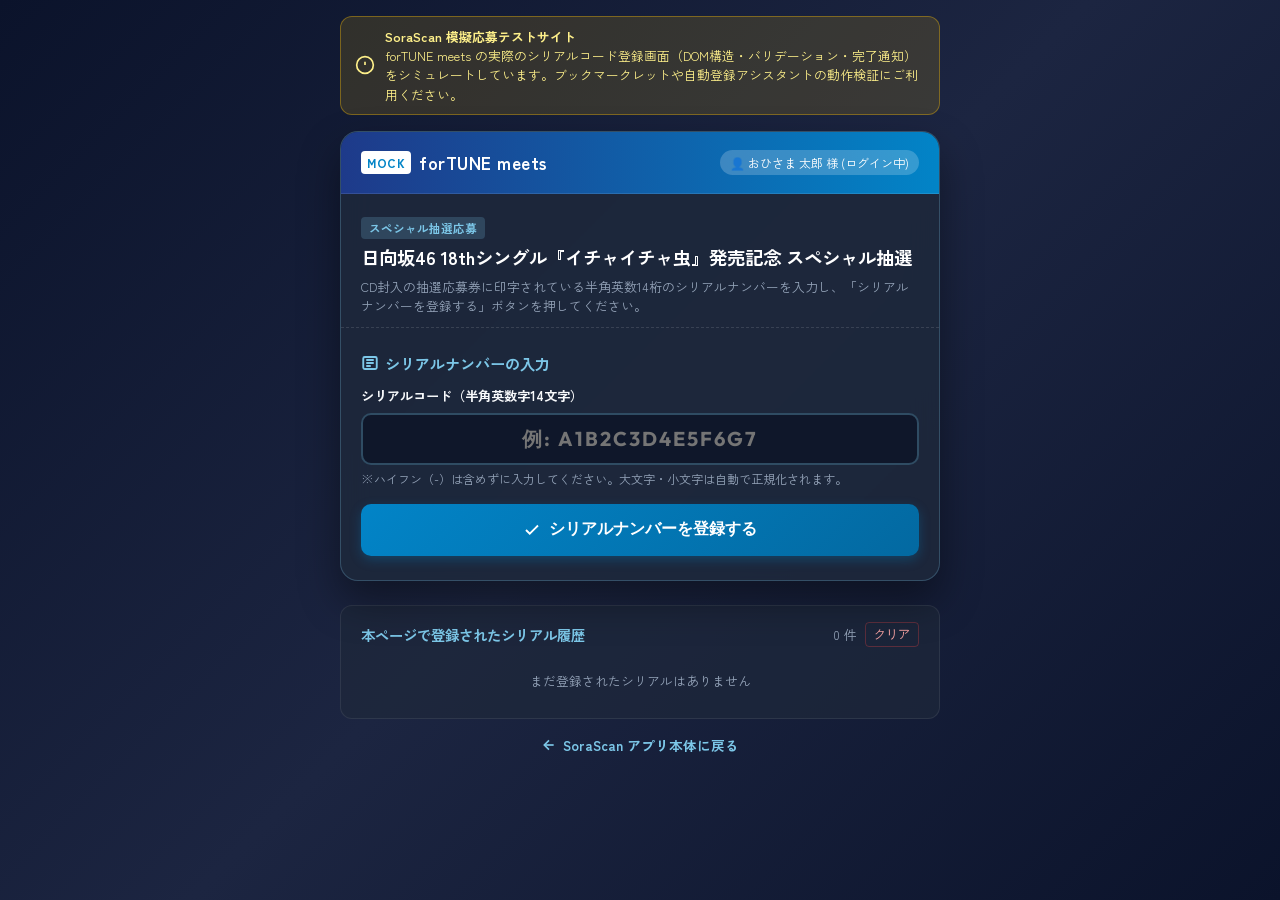
==== mock-apply.html @ 20d1452f "feat: 応募サイト（forTUNE meets等）へのシリアルナンバー自動登録機能を追加 - スマホ対応のワンタップ・自動登録ブックマークレット生成（js/bookmarklet.js） - タブ" ====
<!DOCTYPE html>
<html lang="ja">
<head>
  <meta charset="UTF-8">
  <meta name="viewport" content="width=device-width, initial-scale=1.0, maximum-scale=1.0, user-scalable=no">
  <title>forTUNE meets 模擬シリアル登録ページ (テスト検証用) | SoraScan</title>
  <link rel="icon" type="image/svg+xml" href="./icons/icon.svg">
  <link rel="preconnect" href="https://fonts.googleapis.com">
  <link rel="preconnect" href="https://fonts.gstatic.com" crossorigin>
  <link href="https://fonts.googleapis.com/css2?family=Outfit:wght@400;600;700;800&family=Zen+Kaku+Gothic+New:wght@400;500;700&display=swap" rel="stylesheet">
  <style>
    :root {
      --bg-dark: #0f172a;
      --card-bg: #1e293b;
      --card-border: rgba(124, 199, 232, 0.25);
      --primary: #7cc7e8;
      --primary-hover: #5bb3dc;
      --accent: #ffce54;
      --text: #f8fafc;
      --text-muted: #94a3b8;
      --success: #10b981;
      --error: #ef4444;
      --radius: 12px;
    }

    * {
      box-sizing: border-box;
      margin: 0;
      padding: 0;
      -webkit-tap-highlight-color: transparent;
    }

    body {
      background: linear-gradient(135deg, #0b132b 0%, #1c2541 50%, #0b132b 100%);
      color: var(--text);
      font-family: 'Zen Kaku Gothic New', -apple-system, BlinkMacSystemFont, sans-serif;
      min-height: 100vh;
      display: flex;
      flex-direction: column;
      align-items: center;
      padding: 16px;
    }

    .top-banner {
      width: 100%;
      max-width: 600px;
      background: rgba(234, 179, 8, 0.15);
      border: 1px solid rgba(234, 179, 8, 0.4);
      color: #fef08a;
      border-radius: var(--radius);
      padding: 10px 14px;
      font-size: 0.8rem;
      line-height: 1.5;
      margin-bottom: 16px;
      display: flex;
      align-items: center;
      gap: 10px;
    }

    .mock-container {
      width: 100%;
      max-width: 600px;
      background: rgba(30, 41, 59, 0.85);
      backdrop-filter: blur(16px);
      -webkit-backdrop-filter: blur(16px);
      border: 1px solid var(--card-border);
      border-radius: 18px;
      box-shadow: 0 20px 40px rgba(0, 0, 0, 0.4);
      overflow: hidden;
      margin-bottom: 24px;
    }

    .site-header {
      background: linear-gradient(90deg, #1e3a8a 0%, #0284c7 100%);
      padding: 18px 20px;
      display: flex;
      align-items: center;
      justify-content: space-between;
      border-bottom: 1px solid rgba(255, 255, 255, 0.1);
    }

    .logo-area {
      display: flex;
      align-items: center;
      gap: 8px;
    }

    .logo-badge {
      background: #ffffff;
      color: #0284c7;
      font-weight: 900;
      font-size: 0.75rem;
      padding: 3px 6px;
      border-radius: 4px;
      letter-spacing: 0.5px;
    }

    .site-title {
      font-size: 1.1rem;
      font-weight: 700;
      color: #ffffff;
      letter-spacing: 0.5px;
    }

    .user-pill {
      font-size: 0.75rem;
      background: rgba(255, 255, 255, 0.2);
      padding: 4px 10px;
      border-radius: 20px;
      color: #ffffff;
    }

    .event-info {
      padding: 20px 20px 12px;
      border-bottom: 1px dashed rgba(255, 255, 255, 0.12);
    }

    .event-tag {
      display: inline-block;
      background: rgba(124, 199, 232, 0.2);
      color: var(--primary);
      font-size: 0.72rem;
      font-weight: 700;
      padding: 3px 8px;
      border-radius: 4px;
      margin-bottom: 6px;
    }

    .event-name {
      font-size: 1.15rem;
      font-weight: 700;
      color: #ffffff;
      margin-bottom: 6px;
      line-height: 1.4;
    }

    .event-desc {
      font-size: 0.8rem;
      color: var(--text-muted);
      line-height: 1.5;
    }

    .form-wrapper {
      padding: 24px 20px;
    }

    .form-section-title {
      font-size: 0.95rem;
      font-weight: 700;
      color: var(--primary);
      margin-bottom: 12px;
      display: flex;
      align-items: center;
      gap: 6px;
    }

    .input-group {
      margin-bottom: 16px;
    }

    .input-label {
      display: block;
      font-size: 0.82rem;
      font-weight: 600;
      color: var(--text);
      margin-bottom: 8px;
    }

    .serial-input {
      width: 100%;
      height: 52px;
      background: #0f172a;
      border: 2px solid rgba(124, 199, 232, 0.3);
      border-radius: 10px;
      color: #ffffff;
      font-family: 'Outfit', monospace;
      font-size: 1.25rem;
      font-weight: 700;
      text-align: center;
      letter-spacing: 2px;
      text-transform: uppercase;
      transition: all 0.2s ease;
      outline: none;
    }

    .serial-input:focus {
      border-color: var(--primary);
      box-shadow: 0 0 0 3px rgba(124, 199, 232, 0.25);
    }

    .input-hint {
      font-size: 0.75rem;
      color: var(--text-muted);
      margin-top: 6px;
      line-height: 1.4;
    }

    .btn-submit {
      width: 100%;
      height: 52px;
      background: linear-gradient(135deg, #0284c7 0%, #0369a1 100%);
      color: #ffffff;
      border: none;
      border-radius: 10px;
      font-size: 1rem;
      font-weight: 700;
      cursor: pointer;
      display: flex;
      align-items: center;
      justify-content: center;
      gap: 8px;
      transition: all 0.2s ease;
      box-shadow: 0 4px 12px rgba(2, 132, 199, 0.3);
    }

    .btn-submit:hover:not(:disabled) {
      background: linear-gradient(135deg, #0ea5e9 0%, #0284c7 100%);
      transform: translateY(-1px);
    }

    .btn-submit:active:not(:disabled) {
      transform: translateY(1px);
    }

    .btn-submit:disabled {
      opacity: 0.6;
      cursor: not-allowed;
    }

    /* Result State Box */
    .result-box {
      margin-top: 20px;
      padding: 16px;
      border-radius: 10px;
      display: none;
      animation: fadeIn 0.3s ease;
    }

    .result-box.success {
      display: block;
      background: rgba(16, 185, 129, 0.15);
      border: 1px solid rgba(16, 185, 129, 0.4);
      color: #a7f3d0;
    }

    .result-box.error {
      display: block;
      background: rgba(239, 68, 68, 0.15);
      border: 1px solid rgba(239, 68, 68, 0.4);
      color: #fca5a5;
    }

    .result-title {
      font-weight: 700;
      font-size: 0.95rem;
      margin-bottom: 4px;
      display: flex;
      align-items: center;
      gap: 6px;
    }

    .result-msg {
      font-size: 0.82rem;
      line-height: 1.4;
    }

    /* Registered Serials List on this Mock */
    .history-card {
      width: 100%;
      max-width: 600px;
      background: rgba(30, 41, 59, 0.7);
      border: 1px solid rgba(255, 255, 255, 0.08);
      border-radius: var(--radius);
      padding: 16px 20px;
    }

    .history-header {
      display: flex;
      justify-content: space-between;
      align-items: center;
      margin-bottom: 12px;
    }

    .history-title {
      font-size: 0.9rem;
      font-weight: 700;
      color: var(--primary);
    }

    .history-count {
      font-size: 0.8rem;
      color: var(--text-muted);
    }

    .history-list {
      list-style: none;
      display: flex;
      flex-direction: column;
      gap: 8px;
      max-height: 240px;
      overflow-y: auto;
    }

    .history-item {
      background: #0f172a;
      border: 1px solid rgba(255, 255, 255, 0.06);
      padding: 8px 12px;
      border-radius: 8px;
      display: flex;
      justify-content: space-between;
      align-items: center;
      font-size: 0.82rem;
    }

    .history-code {
      font-family: 'Outfit', monospace;
      font-weight: 700;
      color: #ffffff;
      letter-spacing: 1px;
    }

    .history-time {
      font-size: 0.72rem;
      color: var(--text-muted);
    }

    .btn-clear-history {
      background: none;
      border: 1px solid rgba(239, 68, 68, 0.3);
      color: #fca5a5;
      font-size: 0.72rem;
      padding: 4px 8px;
      border-radius: 4px;
      cursor: pointer;
    }

    .btn-clear-history:hover {
      background: rgba(239, 68, 68, 0.1);
    }

    .nav-back {
      margin-top: 16px;
      display: inline-flex;
      align-items: center;
      gap: 6px;
      color: var(--primary);
      text-decoration: none;
      font-size: 0.85rem;
      font-weight: 600;
    }

    @keyframes fadeIn {
      from { opacity: 0; transform: translateY(-4px); }
      to { opacity: 1; transform: translateY(0); }
    }
  </style>
</head>
<body>

  <!-- Top Announcement -->
  <div class="top-banner">
    <svg width="20" height="20" viewBox="0 0 24 24" fill="none" stroke="currentColor" stroke-width="2" style="flex-shrink:0;">
      <circle cx="12" cy="12" r="10"></circle>
      <line x1="12" y1="8" x2="12" y2="12"></line>
      <line x1="12" y1="16" x2="12.01" y2="16"></line>
    </svg>
    <div>
      <b>SoraScan 模擬応募テストサイト</b><br>
      forTUNE meets の実際のシリアルコード登録画面（DOM構造・バリデーション・完了通知）をシミュレートしています。ブックマークレットや自動登録アシスタントの動作検証にご利用ください。
    </div>
  </div>

  <!-- Mock forTUNE meets Card -->
  <div class="mock-container">
    <header class="site-header">
      <div class="logo-area">
        <span class="logo-badge">MOCK</span>
        <span class="site-title">forTUNE meets</span>
      </div>
      <div class="user-pill">
        👤 おひさま 太郎 様 (ログイン中)
      </div>
    </header>

    <div class="event-info">
      <span class="event-tag">スペシャル抽選応募</span>
      <h1 class="event-name" id="mockEventTitle">日向坂46 18thシングル『イチャイチャ虫』発売記念 スペシャル抽選</h1>
      <p class="event-desc">CD封入の抽選応募券に印字されている半角英数14桁のシリアルナンバーを入力し、「シリアルナンバーを登録する」ボタンを押してください。</p>
    </div>

    <div class="form-wrapper">
      <form id="serialApplyForm" onsubmit="handleMockSubmit(event);">
        <div class="form-section-title">
          <svg width="18" height="18" viewBox="0 0 24 24" fill="none" stroke="currentColor" stroke-width="2.5">
            <rect x="3" y="4" width="18" height="16" rx="2"></rect>
            <line x1="7" y1="8" x2="17" y2="8"></line>
            <line x1="7" y1="12" x2="17" y2="12"></line>
            <line x1="7" y1="16" x2="13" y2="16"></line>
          </svg>
          シリアルナンバーの入力
        </div>

        <div class="input-group">
          <label class="input-label" for="serial_code">シリアルコード（半角英数字14文字）</label>
          <!-- forTUNE meets 等で使われる代表的なセレクタ属性を備えたinput -->
          <input 
            type="text" 
            id="serial_code" 
            name="serial_code" 
            class="serial-input"
            placeholder="例: A1B2C3D4E5F6G7" 
            maxlength="18" 
            autocomplete="off" 
            autocapitalize="characters"
            spellcheck="false"
            required
          >
          <div class="input-hint">※ハイフン（-）は含めずに入力してください。大文字・小文字は自動で正規化されます。</div>
        </div>

        <button type="submit" id="btnSubmitSerial" class="btn-submit">
          <svg width="18" height="18" viewBox="0 0 24 24" fill="none" stroke="currentColor" stroke-width="2.5">
            <polyline points="20 6 9 17 4 12"></polyline>
          </svg>
          シリアルナンバーを登録する
        </button>
      </form>

      <!-- Feedback / Result alert -->
      <div id="resultBox" class="result-box">
        <div class="result-title" id="resultTitle"></div>
        <div class="result-msg" id="resultMsg"></div>
      </div>
    </div>
  </div>

  <!-- Local Registered History on this Mock Site -->
  <div class="history-card">
    <div class="history-header">
      <div class="history-title">本ページで登録されたシリアル履歴</div>
      <div style="display:flex; align-items:center; gap:8px;">
        <span class="history-count" id="historyCount">0 件</span>
        <button type="button" class="btn-clear-history" onclick="clearMockHistory();">クリア</button>
      </div>
    </div>
    <ul class="history-list" id="mockHistoryList">
      <li style="color:var(--text-muted); font-size:0.8rem; text-align:center; padding:12px;">まだ登録されたシリアルはありません</li>
    </ul>
  </div>

  <a href="./index.html" class="nav-back">
    <svg width="16" height="16" viewBox="0 0 24 24" fill="none" stroke="currentColor" stroke-width="2.5">
      <line x1="19" y1="12" x2="5" y2="12"></line>
      <polyline points="12 19 5 12 12 5"></polyline>
    </svg>
    SoraScan アプリ本体に戻る
  </a>

  <script>
    const STORAGE_KEY = 'sorascan_mock_applied_serials_v1';

    function getHistory() {
      try {
        return JSON.parse(localStorage.getItem(STORAGE_KEY) || '[]');
      } catch (e) {
        return [];
      }
    }

    function saveHistory(list) {
      localStorage.setItem(STORAGE_KEY, JSON.stringify(list));
      renderHistory();
    }

    function clearMockHistory() {
      if (confirm('登録履歴をクリアしますか？')) {
        localStorage.removeItem(STORAGE_KEY);
        renderHistory();
        hideResult();
      }
    }

    function renderHistory() {
      const list = getHistory();
      const listEl = document.getElementById('mockHistoryList');
      const countEl = document.getElementById('historyCount');
      countEl.textContent = `${list.length} 件`;

      if (list.length === 0) {
        listEl.innerHTML = '<li style="color:var(--text-muted); font-size:0.8rem; text-align:center; padding:12px;">まだ登録されたシリアルはありません</li>';
        return;
      }

      listEl.innerHTML = list.map(item => `
        <li class="history-item">
          <div>
            <span class="history-code">${escapeHtml(item.serial)}</span>
          </div>
          <span class="history-time">${new Date(item.registeredAt).toLocaleTimeString('ja-JP')}</span>
        </li>
      `).reverse().join('');
    }

    function escapeHtml(str) {
      return String(str).replace(/[&<>"']/g, m => ({ '&': '&amp;', '<': '&lt;', '>': '&gt;', '"': '&quot;', "'": '&#39;' })[m]);
    }

    function showResult(isSuccess, title, msg) {
      const box = document.getElementById('resultBox');
      const titleEl = document.getElementById('resultTitle');
      const msgEl = document.getElementById('resultMsg');

      box.className = `result-box ${isSuccess ? 'success' : 'error'}`;
      titleEl.innerHTML = isSuccess 
        ? `<svg width="18" height="18" viewBox="0 0 24 24" fill="none" stroke="currentColor" stroke-width="2.5"><path d="M22 11.08V12a10 10 0 1 1-5.93-9.14"></path><polyline points="22 4 12 14.01 9 11.01"></polyline></svg> ${title}`
        : `<svg width="18" height="18" viewBox="0 0 24 24" fill="none" stroke="currentColor" stroke-width="2.5"><circle cx="12" cy="12" r="10"></circle><line x1="12" y1="8" x2="12" y2="12"></line><line x1="12" y1="16" x2="12.01" y2="16"></line></svg> ${title}`;
      msgEl.innerHTML = msg;

      // 画面更新シグナル（MutationObserver または完了要素の検知用）
      box.setAttribute('data-status', isSuccess ? 'completed' : 'error');
    }

    function hideResult() {
      const box = document.getElementById('resultBox');
      box.className = 'result-box';
      box.removeAttribute('data-status');
    }

    function handleMockSubmit(e) {
      e.preventDefault();
      const input = document.getElementById('serial_code');
      const btn = document.getElementById('btnSubmitSerial');
      const rawVal = input.value.trim().toUpperCase().replace(/[^A-Z0-9]/g, '');

      if (!rawVal) {
        showResult(false, '入力エラー', 'シリアルナンバーを入力してください。');
        return;
      }

      if (rawVal.length !== 14) {
        showResult(false, '桁数エラー', `シリアルナンバーは14桁です（現在: ${rawVal.length}桁）。`);
        return;
      }

      // 送信シミュレーション（ボタン無効化 & 擬似通信待機 400ms）
      btn.disabled = true;
      btn.innerHTML = '登録中...';

      setTimeout(() => {
        btn.disabled = false;
        btn.innerHTML = `
          <svg width="18" height="18" viewBox="0 0 24 24" fill="none" stroke="currentColor" stroke-width="2.5">
            <polyline points="20 6 9 17 4 12"></polyline>
          </svg>
          シリアルナンバーを登録する
        `;

        const history = getHistory();
        const isDuplicated = history.some(item => item.serial === rawVal);

        if (isDuplicated) {
          showResult(false, '二重登録エラー', `シリアルナンバー <b>${rawVal}</b> は既に使用・登録済みです。`);
          return;
        }

        // 成功処理
        history.push({
          serial: rawVal,
          registeredAt: new Date().toISOString()
        });
        saveHistory(history);

        showResult(true, '登録完了！', `シリアルナンバー <b>${rawVal}</b> の登録が正常に完了しました。<br><span style="font-size:0.75rem; color:#6ee7b7;">※アカウントの保有シリアルに反映されました。</span>`);
        
        // 入力欄をクリア
        input.value = '';
      }, 400);
    }

    // 初期化
    document.addEventListener('DOMContentLoaded', () => {
      renderHistory();

      // URLパラメータからシリアル初期値があればセット
      const params = new URLSearchParams(window.location.search);
      const urlSerial = params.get('serial') || params.get('code');
      if (urlSerial) {
        const clean = urlSerial.trim().toUpperCase().replace(/[^A-Z0-9]/g, '');
        const input = document.getElementById('serial_code');
        input.value = clean;
      }
    });
  </script>
</body>
</html>
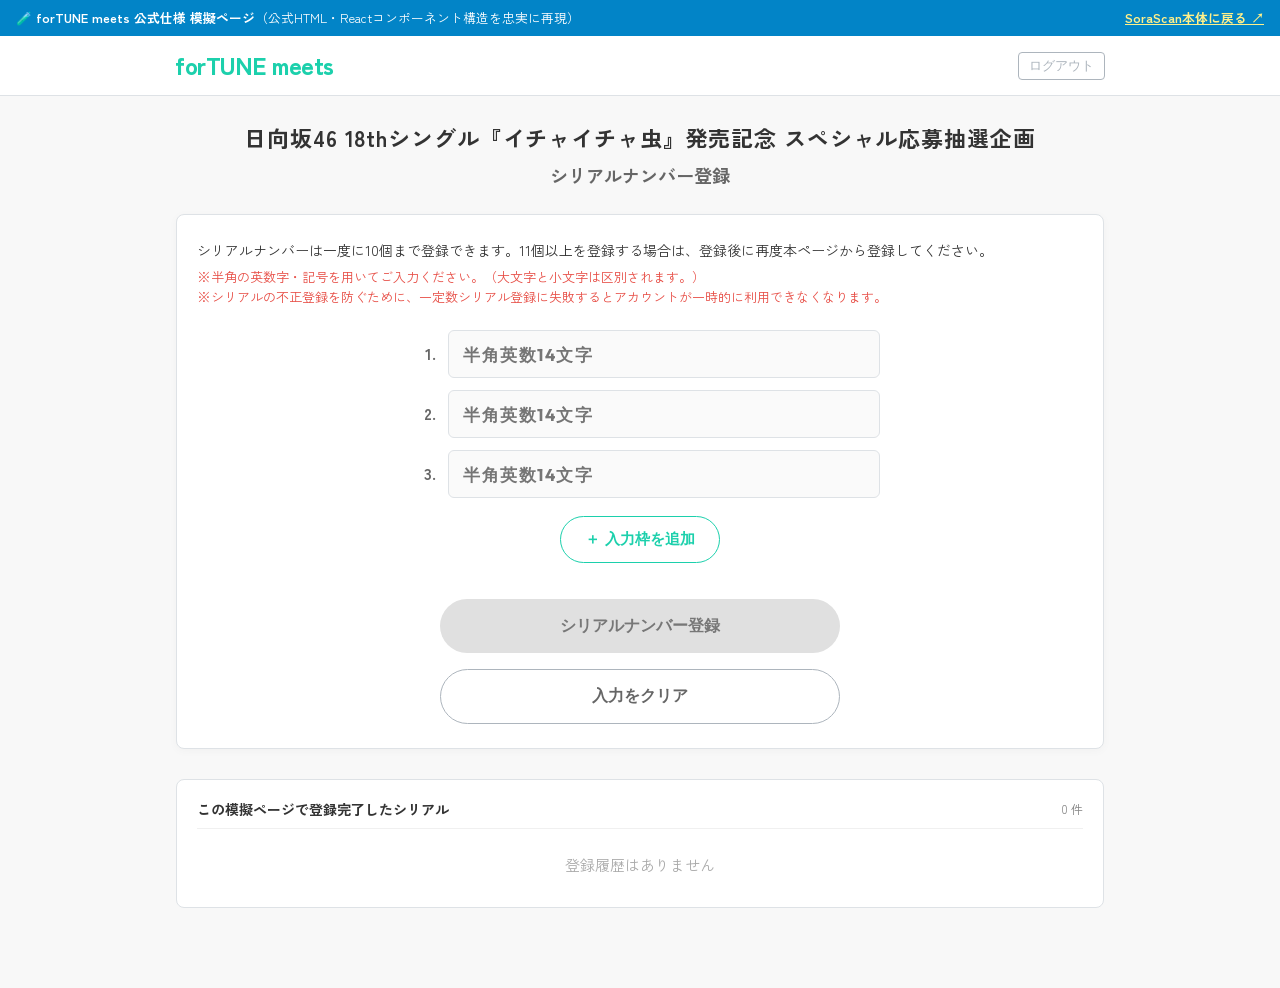
==== commit 7e0e272d: "feat: forTUNE meets公式仕様（最大10枠一括まとめ打ち・直行ルーティング・React値注入）に完全対応 - 実際のregistration.htmのReactコンポーネント構造（#i" ====
--- a/mock-apply.html
+++ b/mock-apply.html
@@ -3,26 +3,13 @@
 <head>
   <meta charset="UTF-8">
   <meta name="viewport" content="width=device-width, initial-scale=1.0, maximum-scale=1.0, user-scalable=no">
-  <title>forTUNE meets 模擬シリアル登録ページ (テスト検証用) | SoraScan</title>
+  <title>日向坂46 18thシングル『イチャイチャ虫』発売記念 スペシャル応募抽選企画 | 模擬登録ページ</title>
   <link rel="icon" type="image/svg+xml" href="./icons/icon.svg">
   <link rel="preconnect" href="https://fonts.googleapis.com">
   <link rel="preconnect" href="https://fonts.gstatic.com" crossorigin>
-  <link href="https://fonts.googleapis.com/css2?family=Outfit:wght@400;600;700;800&family=Zen+Kaku+Gothic+New:wght@400;500;700&display=swap" rel="stylesheet">
+  <link href="https://fonts.googleapis.com/css2?family=Outfit:wght@400;600;700&family=Zen+Kaku+Gothic+New:wght@400;500;700&display=swap" rel="stylesheet">
   <style>
-    :root {
-      --bg-dark: #0f172a;
-      --card-bg: #1e293b;
-      --card-border: rgba(124, 199, 232, 0.25);
-      --primary: #7cc7e8;
-      --primary-hover: #5bb3dc;
-      --accent: #ffce54;
-      --text: #f8fafc;
-      --text-muted: #94a3b8;
-      --success: #10b981;
-      --error: #ef4444;
-      --radius: 12px;
-    }
-
+    /* forTUNE meets 公式スタイル再現 */
     * {
       box-sizing: border-box;
       margin: 0;
@@ -31,433 +18,424 @@
     }
 
     body {
-      background: linear-gradient(135deg, #0b132b 0%, #1c2541 50%, #0b132b 100%);
-      color: var(--text);
-      font-family: 'Zen Kaku Gothic New', -apple-system, BlinkMacSystemFont, sans-serif;
+      font-family: -apple-system, BlinkMacSystemFont, "Zen Kaku Gothic New", "Helvetica Neue", "Hiragino Kaku Gothic ProN", Meiryo, sans-serif;
+      line-height: 1.6;
+      font-size: 15px;
+      color: #333;
+      background: #f8f8f8;
       min-height: 100vh;
       display: flex;
       flex-direction: column;
-      align-items: center;
-      padding: 16px;
-    }
-
-    .top-banner {
+    }
+
+    /* Top Notice Banner */
+    .mock-notice-bar {
+      background: #0284c7;
+      color: #ffffff;
+      padding: 8px 16px;
+      font-size: 0.8rem;
+      display: flex;
+      align-items: center;
+      justify-content: space-between;
+      gap: 8px;
+    }
+    .mock-notice-bar a {
+      color: #fef08a;
+      font-weight: 700;
+      text-decoration: underline;
+    }
+
+    header {
+      background-color: #fff;
+      border-bottom: 1px solid #dee2e6;
+    }
+
+    .header-container {
+      max-width: 960px;
+      margin: 0 auto;
+      padding: 10px 15px;
+      display: flex;
+      align-items: center;
+      justify-content: space-between;
+    }
+
+    .site-logo {
+      font-size: 1.5rem;
+      font-weight: 900;
+      color: #1cd0ac;
+      letter-spacing: -0.5px;
+    }
+
+    .btn-logout {
+      border: 1px solid #adb5bd;
+      color: #adb5bd;
+      background: transparent;
+      border-radius: 4px;
+      padding: 4px 10px;
+      font-size: 13px;
+      cursor: pointer;
+    }
+
+    main {
+      flex: 1;
+      max-width: 960px;
       width: 100%;
-      max-width: 600px;
-      background: rgba(234, 179, 8, 0.15);
-      border: 1px solid rgba(234, 179, 8, 0.4);
-      color: #fef08a;
-      border-radius: var(--radius);
-      padding: 10px 14px;
-      font-size: 0.8rem;
+      margin: 0 auto;
+      padding: 24px 16px 80px;
+    }
+
+    .titleWrap {
+      text-align: center;
+      margin-bottom: 24px;
+    }
+
+    .event-title {
+      font-size: 22px;
+      font-weight: 700;
+      letter-spacing: 0.04em;
+      margin-bottom: 6px;
+    }
+
+    .page-heading {
+      font-size: 18px;
+      color: #666;
+      font-weight: 700;
+    }
+
+    .cont-card {
+      background: #fff;
+      border-radius: 8px;
+      border: 1px solid #dee2e6;
+      padding: 24px 20px;
+      box-shadow: 0 2px 10px rgba(0, 0, 0, 0.03);
+    }
+
+    .notice-text {
+      font-size: 14px;
+      color: #333;
+      margin-bottom: 6px;
+    }
+
+    .txt-red {
+      color: #e74e46;
+      font-size: 13px;
       line-height: 1.5;
-      margin-bottom: 16px;
-      display: flex;
-      align-items: center;
-      gap: 10px;
-    }
-
-    .mock-container {
+    }
+
+    /* Form & Input serial slots */
+    .form-serial-wrap {
+      margin-top: 24px;
+    }
+
+    .serial-slot-row {
+      display: flex;
+      align-items: center;
+      justify-content: center;
+      margin-top: 12px;
+    }
+
+    .input-serial {
       width: 100%;
-      max-width: 600px;
-      background: rgba(30, 41, 59, 0.85);
-      backdrop-filter: blur(16px);
-      -webkit-backdrop-filter: blur(16px);
-      border: 1px solid var(--card-border);
-      border-radius: 18px;
-      box-shadow: 0 20px 40px rgba(0, 0, 0, 0.4);
-      overflow: hidden;
-      margin-bottom: 24px;
-    }
-
-    .site-header {
-      background: linear-gradient(90deg, #1e3a8a 0%, #0284c7 100%);
+      max-width: 480px;
+      display: flex;
+      align-items: center;
+    }
+
+    .slot-label {
+      width: 36px;
+      text-align: right;
+      margin-right: 12px;
+      font-weight: 700;
+      color: #666;
+      font-size: 16px;
+      flex-shrink: 0;
+    }
+
+    .form-control.input {
+      flex: 1;
+      height: 48px;
+      border: 1px solid #dee2e6;
+      border-radius: 6px;
+      padding: 0 14px;
+      font-family: 'Outfit', monospace;
+      font-size: 17px;
+      font-weight: 700;
+      letter-spacing: 1.5px;
+      text-transform: uppercase;
+      outline: none;
+      transition: border-color 0.2s, box-shadow 0.2s;
+      background: #fafafa;
+    }
+
+    .form-control.input:focus {
+      border-color: #1cd0ac;
+      background: #fff;
+      box-shadow: 0 0 0 3px rgba(28, 208, 172, 0.15);
+    }
+
+    .form-control.input.has-value {
+      background: #fff;
+      border-color: #1cd0ac;
+    }
+
+    .form-control.input.has-error {
+      border-color: #e74e46;
+      background: #fff5f5;
+    }
+
+    /* Buttons */
+    .btn-add-wrap {
+      text-align: center;
+      margin-top: 18px;
+    }
+
+    .button {
+      display: inline-flex;
+      justify-content: center;
+      align-items: center;
+      border-radius: 2em;
+      padding: 0.8rem 1.5rem;
+      font-size: 15px;
+      font-weight: 700;
+      cursor: pointer;
+      text-decoration: none;
+      transition: all 0.2s ease;
+      border: none;
+    }
+
+    .button.ol-green {
+      border: 1px solid #1cd0ac;
+      color: #1cd0ac;
+      background: transparent;
+    }
+
+    .button.ol-green:hover:not(:disabled) {
+      background: rgba(28, 208, 172, 0.1);
+    }
+
+    .button.ol-green:disabled {
+      opacity: 0.4;
+      cursor: not-allowed;
+    }
+
+    .button.round {
+      width: 100%;
+      max-width: 400px;
+      height: 3.4rem;
+      font-size: 16px;
+      margin: 0 auto;
+    }
+
+    .button.green {
+      background-color: #1cd0ac;
+      color: #fff;
+      box-shadow: 0 4px 12px rgba(28, 208, 172, 0.3);
+    }
+
+    .button.green:hover {
+      background-color: #18b999;
+      transform: translateY(-1px);
+    }
+
+    .button.gray {
+      background: #e0e0e0;
+      color: #777;
+      pointer-events: none;
+    }
+
+    .button.ol-gray {
+      border: 1px solid #adb5bd;
+      color: #666;
+      background: transparent;
+      margin-top: 10px;
+    }
+
+    .button-area {
+      margin-top: 36px;
+      display: flex;
+      flex-direction: column;
+      align-items: center;
+      gap: 6px;
+    }
+
+    /* Result Banner / Success overlay */
+    #resultSuccessView {
+      display: none;
+      text-align: center;
+      padding: 30px 10px;
+    }
+
+    .success-icon-circle {
+      width: 64px;
+      height: 64px;
+      background: #1cd0ac;
+      color: #fff;
+      border-radius: 50%;
+      display: flex;
+      align-items: center;
+      justify-content: center;
+      margin: 0 auto 16px;
+      font-size: 32px;
+      box-shadow: 0 4px 16px rgba(28, 208, 172, 0.35);
+    }
+
+    /* Registration History log card */
+    .history-card {
+      margin-top: 30px;
+      background: #fff;
+      border: 1px solid #dee2e6;
+      border-radius: 8px;
       padding: 18px 20px;
-      display: flex;
-      align-items: center;
+    }
+
+    .history-head {
+      display: flex;
       justify-content: space-between;
-      border-bottom: 1px solid rgba(255, 255, 255, 0.1);
-    }
-
-    .logo-area {
-      display: flex;
-      align-items: center;
-      gap: 8px;
-    }
-
-    .logo-badge {
-      background: #ffffff;
-      color: #0284c7;
-      font-weight: 900;
-      font-size: 0.75rem;
-      padding: 3px 6px;
-      border-radius: 4px;
-      letter-spacing: 0.5px;
-    }
-
-    .site-title {
-      font-size: 1.1rem;
-      font-weight: 700;
-      color: #ffffff;
-      letter-spacing: 0.5px;
-    }
-
-    .user-pill {
-      font-size: 0.75rem;
-      background: rgba(255, 255, 255, 0.2);
-      padding: 4px 10px;
-      border-radius: 20px;
-      color: #ffffff;
-    }
-
-    .event-info {
-      padding: 20px 20px 12px;
-      border-bottom: 1px dashed rgba(255, 255, 255, 0.12);
-    }
-
-    .event-tag {
-      display: inline-block;
-      background: rgba(124, 199, 232, 0.2);
-      color: var(--primary);
-      font-size: 0.72rem;
-      font-weight: 700;
-      padding: 3px 8px;
-      border-radius: 4px;
-      margin-bottom: 6px;
-    }
-
-    .event-name {
-      font-size: 1.15rem;
-      font-weight: 700;
-      color: #ffffff;
-      margin-bottom: 6px;
-      line-height: 1.4;
-    }
-
-    .event-desc {
-      font-size: 0.8rem;
-      color: var(--text-muted);
-      line-height: 1.5;
-    }
-
-    .form-wrapper {
-      padding: 24px 20px;
-    }
-
-    .form-section-title {
-      font-size: 0.95rem;
-      font-weight: 700;
-      color: var(--primary);
+      align-items: center;
       margin-bottom: 12px;
-      display: flex;
-      align-items: center;
-      gap: 6px;
-    }
-
-    .input-group {
-      margin-bottom: 16px;
-    }
-
-    .input-label {
-      display: block;
-      font-size: 0.82rem;
-      font-weight: 600;
-      color: var(--text);
-      margin-bottom: 8px;
-    }
-
-    .serial-input {
-      width: 100%;
-      height: 52px;
-      background: #0f172a;
-      border: 2px solid rgba(124, 199, 232, 0.3);
-      border-radius: 10px;
-      color: #ffffff;
-      font-family: 'Outfit', monospace;
-      font-size: 1.25rem;
-      font-weight: 700;
-      text-align: center;
-      letter-spacing: 2px;
-      text-transform: uppercase;
-      transition: all 0.2s ease;
-      outline: none;
-    }
-
-    .serial-input:focus {
-      border-color: var(--primary);
-      box-shadow: 0 0 0 3px rgba(124, 199, 232, 0.25);
-    }
-
-    .input-hint {
-      font-size: 0.75rem;
-      color: var(--text-muted);
-      margin-top: 6px;
-      line-height: 1.4;
-    }
-
-    .btn-submit {
-      width: 100%;
-      height: 52px;
-      background: linear-gradient(135deg, #0284c7 0%, #0369a1 100%);
-      color: #ffffff;
-      border: none;
-      border-radius: 10px;
-      font-size: 1rem;
-      font-weight: 700;
-      cursor: pointer;
-      display: flex;
-      align-items: center;
-      justify-content: center;
-      gap: 8px;
-      transition: all 0.2s ease;
-      box-shadow: 0 4px 12px rgba(2, 132, 199, 0.3);
-    }
-
-    .btn-submit:hover:not(:disabled) {
-      background: linear-gradient(135deg, #0ea5e9 0%, #0284c7 100%);
-      transform: translateY(-1px);
-    }
-
-    .btn-submit:active:not(:disabled) {
-      transform: translateY(1px);
-    }
-
-    .btn-submit:disabled {
-      opacity: 0.6;
-      cursor: not-allowed;
-    }
-
-    /* Result State Box */
-    .result-box {
-      margin-top: 20px;
-      padding: 16px;
-      border-radius: 10px;
-      display: none;
-      animation: fadeIn 0.3s ease;
-    }
-
-    .result-box.success {
-      display: block;
-      background: rgba(16, 185, 129, 0.15);
-      border: 1px solid rgba(16, 185, 129, 0.4);
-      color: #a7f3d0;
-    }
-
-    .result-box.error {
-      display: block;
-      background: rgba(239, 68, 68, 0.15);
-      border: 1px solid rgba(239, 68, 68, 0.4);
-      color: #fca5a5;
-    }
-
-    .result-title {
-      font-weight: 700;
-      font-size: 0.95rem;
-      margin-bottom: 4px;
-      display: flex;
-      align-items: center;
-      gap: 6px;
-    }
-
-    .result-msg {
-      font-size: 0.82rem;
-      line-height: 1.4;
-    }
-
-    /* Registered Serials List on this Mock */
-    .history-card {
-      width: 100%;
-      max-width: 600px;
-      background: rgba(30, 41, 59, 0.7);
-      border: 1px solid rgba(255, 255, 255, 0.08);
-      border-radius: var(--radius);
-      padding: 16px 20px;
-    }
-
-    .history-header {
-      display: flex;
-      justify-content: space-between;
-      align-items: center;
-      margin-bottom: 12px;
+      border-bottom: 1px solid #f0f0f0;
+      padding-bottom: 8px;
     }
 
     .history-title {
-      font-size: 0.9rem;
-      font-weight: 700;
-      color: var(--primary);
-    }
-
-    .history-count {
-      font-size: 0.8rem;
-      color: var(--text-muted);
+      font-size: 14px;
+      font-weight: 700;
+      color: #333;
     }
 
     .history-list {
       list-style: none;
       display: flex;
       flex-direction: column;
-      gap: 8px;
-      max-height: 240px;
+      gap: 6px;
+      max-height: 220px;
       overflow-y: auto;
     }
 
     .history-item {
-      background: #0f172a;
-      border: 1px solid rgba(255, 255, 255, 0.06);
-      padding: 8px 12px;
-      border-radius: 8px;
       display: flex;
       justify-content: space-between;
       align-items: center;
-      font-size: 0.82rem;
+      padding: 6px 10px;
+      background: #f8f8f8;
+      border-radius: 4px;
+      font-size: 13px;
     }
 
     .history-code {
-      font-family: 'Outfit', monospace;
-      font-weight: 700;
-      color: #ffffff;
+      font-family: monospace;
+      font-weight: 700;
       letter-spacing: 1px;
-    }
-
-    .history-time {
-      font-size: 0.72rem;
-      color: var(--text-muted);
-    }
-
-    .btn-clear-history {
-      background: none;
-      border: 1px solid rgba(239, 68, 68, 0.3);
-      color: #fca5a5;
-      font-size: 0.72rem;
-      padding: 4px 8px;
-      border-radius: 4px;
-      cursor: pointer;
-    }
-
-    .btn-clear-history:hover {
-      background: rgba(239, 68, 68, 0.1);
-    }
-
-    .nav-back {
-      margin-top: 16px;
-      display: inline-flex;
-      align-items: center;
-      gap: 6px;
-      color: var(--primary);
-      text-decoration: none;
-      font-size: 0.85rem;
-      font-weight: 600;
-    }
-
-    @keyframes fadeIn {
-      from { opacity: 0; transform: translateY(-4px); }
-      to { opacity: 1; transform: translateY(0); }
     }
   </style>
 </head>
 <body>
 
-  <!-- Top Announcement -->
-  <div class="top-banner">
-    <svg width="20" height="20" viewBox="0 0 24 24" fill="none" stroke="currentColor" stroke-width="2" style="flex-shrink:0;">
-      <circle cx="12" cy="12" r="10"></circle>
-      <line x1="12" y1="8" x2="12" y2="12"></line>
-      <line x1="12" y1="16" x2="12.01" y2="16"></line>
-    </svg>
+  <!-- Mock Announcement Notice -->
+  <div class="mock-notice-bar">
     <div>
-      <b>SoraScan 模擬応募テストサイト</b><br>
-      forTUNE meets の実際のシリアルコード登録画面（DOM構造・バリデーション・完了通知）をシミュレートしています。ブックマークレットや自動登録アシスタントの動作検証にご利用ください。
+      🧪 <b>forTUNE meets 公式仕様 模擬ページ</b>（公式HTML・Reactコンポーネント構造を忠実に再現）
     </div>
+    <a href="./index.html">SoraScan本体に戻る ↗</a>
   </div>
 
-  <!-- Mock forTUNE meets Card -->
-  <div class="mock-container">
-    <header class="site-header">
-      <div class="logo-area">
-        <span class="logo-badge">MOCK</span>
-        <span class="site-title">forTUNE meets</span>
-      </div>
-      <div class="user-pill">
-        👤 おひさま 太郎 様 (ログイン中)
-      </div>
-    </header>
-
-    <div class="event-info">
-      <span class="event-tag">スペシャル抽選応募</span>
-      <h1 class="event-name" id="mockEventTitle">日向坂46 18thシングル『イチャイチャ虫』発売記念 スペシャル抽選</h1>
-      <p class="event-desc">CD封入の抽選応募券に印字されている半角英数14桁のシリアルナンバーを入力し、「シリアルナンバーを登録する」ボタンを押してください。</p>
+  <header>
+    <div class="header-container">
+      <div class="site-logo">forTUNE meets</div>
+      <button class="btn-logout">ログアウト</button>
     </div>
-
-    <div class="form-wrapper">
-      <form id="serialApplyForm" onsubmit="handleMockSubmit(event);">
-        <div class="form-section-title">
-          <svg width="18" height="18" viewBox="0 0 24 24" fill="none" stroke="currentColor" stroke-width="2.5">
-            <rect x="3" y="4" width="18" height="16" rx="2"></rect>
-            <line x1="7" y1="8" x2="17" y2="8"></line>
-            <line x1="7" y1="12" x2="17" y2="12"></line>
-            <line x1="7" y1="16" x2="13" y2="16"></line>
-          </svg>
-          シリアルナンバーの入力
-        </div>
-
-        <div class="input-group">
-          <label class="input-label" for="serial_code">シリアルコード（半角英数字14文字）</label>
-          <!-- forTUNE meets 等で使われる代表的なセレクタ属性を備えたinput -->
-          <input 
-            type="text" 
-            id="serial_code" 
-            name="serial_code" 
-            class="serial-input"
-            placeholder="例: A1B2C3D4E5F6G7" 
-            maxlength="18" 
-            autocomplete="off" 
-            autocapitalize="characters"
-            spellcheck="false"
-            required
-          >
-          <div class="input-hint">※ハイフン（-）は含めずに入力してください。大文字・小文字は自動で正規化されます。</div>
-        </div>
-
-        <button type="submit" id="btnSubmitSerial" class="btn-submit">
-          <svg width="18" height="18" viewBox="0 0 24 24" fill="none" stroke="currentColor" stroke-width="2.5">
-            <polyline points="20 6 9 17 4 12"></polyline>
-          </svg>
-          シリアルナンバーを登録する
-        </button>
-      </form>
-
-      <!-- Feedback / Result alert -->
-      <div id="resultBox" class="result-box">
-        <div class="result-title" id="resultTitle"></div>
-        <div class="result-msg" id="resultMsg"></div>
+  </header>
+
+  <main>
+    <div class="titleWrap">
+      <h1 class="event-title">日向坂46 18thシングル『イチャイチャ虫』発売記念 スペシャル応募抽選企画</h1>
+      <div class="page-heading">シリアルナンバー登録</div>
+    </div>
+
+    <!-- Active Form View -->
+    <div class="cont-card" id="formCard">
+      <p class="notice-text">シリアルナンバーは一度に10個まで登録できます。11個以上を登録する場合は、登録後に再度本ページから登録してください。</p>
+      <p class="txt-red">※半角の英数字・記号を用いてご入力ください。（大文字と小文字は区別されます。）</p>
+      <p class="txt-red">※シリアルの不正登録を防ぐために、一定数シリアル登録に失敗するとアカウントが一時的に利用できなくなります。</p>
+
+      <div class="form-serial-wrap">
+        <form id="officialSerialForm" onsubmit="handleRegistrationSubmit(event);">
+          <!-- Dynamic Input slots (default 3 slots, up to 10) -->
+          <div id="inputSlotsContainer">
+            <!-- 1. -->
+            <div class="serial-slot-row">
+              <div class="input-serial">
+                <label for="inputSerial1" class="slot-label">1.</label>
+                <input name="0" type="text" maxlength="14" class="form-control input" id="inputSerial1" placeholder="半角英数14文字" autocomplete="off">
+              </div>
+            </div>
+            <!-- 2. -->
+            <div class="serial-slot-row">
+              <div class="input-serial">
+                <label for="inputSerial2" class="slot-label">2.</label>
+                <input name="1" type="text" maxlength="14" class="form-control input" id="inputSerial2" placeholder="半角英数14文字" autocomplete="off">
+              </div>
+            </div>
+            <!-- 3. -->
+            <div class="serial-slot-row">
+              <div class="input-serial">
+                <label for="inputSerial3" class="slot-label">3.</label>
+                <input name="2" type="text" maxlength="14" class="form-control input" id="inputSerial3" placeholder="半角英数14文字" autocomplete="off">
+              </div>
+            </div>
+          </div>
+
+          <!-- Add slot button (up to 10) -->
+          <div class="btn-add-wrap">
+            <button type="button" class="button ol-green" id="btnAddInputSlot">
+              ＋ 入力枠を追加
+            </button>
+          </div>
+
+          <!-- Submit and Clear buttons -->
+          <div class="button-area">
+            <button type="submit" class="button round gray" id="btnSubmitSerial">
+              シリアルナンバー登録
+            </button>
+            <button type="button" class="button round ol-gray" id="btnClearInputs">
+              入力をクリア
+            </button>
+          </div>
+        </form>
       </div>
     </div>
-  </div>
-
-  <!-- Local Registered History on this Mock Site -->
-  <div class="history-card">
-    <div class="history-header">
-      <div class="history-title">本ページで登録されたシリアル履歴</div>
-      <div style="display:flex; align-items:center; gap:8px;">
-        <span class="history-count" id="historyCount">0 件</span>
-        <button type="button" class="btn-clear-history" onclick="clearMockHistory();">クリア</button>
+
+    <!-- Success View (Shown after register) -->
+    <div class="cont-card" id="resultSuccessView">
+      <div class="success-icon-circle">✓</div>
+      <h2 style="font-size:20px; font-weight:700; color:#1cd0ac; margin-bottom:8px;">シリアルナンバーの登録が完了しました</h2>
+      <p style="font-size:14px; color:#666; margin-bottom:20px;">
+        登録されたシリアルナンバーはマイページにてご確認いただけます。<br>
+        <span id="registeredCountMsg" style="font-weight:700; color:#333;"></span>
+      </p>
+      <div style="display:flex; flex-direction:column; gap:8px; align-items:center;">
+        <button type="button" class="button round green" id="btnContinueRegister">
+          続けてシリアルナンバーを登録する
+        </button>
       </div>
     </div>
-    <ul class="history-list" id="mockHistoryList">
-      <li style="color:var(--text-muted); font-size:0.8rem; text-align:center; padding:12px;">まだ登録されたシリアルはありません</li>
-    </ul>
-  </div>
-
-  <a href="./index.html" class="nav-back">
-    <svg width="16" height="16" viewBox="0 0 24 24" fill="none" stroke="currentColor" stroke-width="2.5">
-      <line x1="19" y1="12" x2="5" y2="12"></line>
-      <polyline points="12 19 5 12 12 5"></polyline>
-    </svg>
-    SoraScan アプリ本体に戻る
-  </a>
+
+    <!-- Local History Card -->
+    <div class="history-card">
+      <div class="history-head">
+        <span class="history-title">この模擬ページで登録完了したシリアル</span>
+        <span style="font-size:12px; color:#888;" id="historyCount">0 件</span>
+      </div>
+      <ul class="history-list" id="mockHistoryList">
+        <li style="color:#aaa; text-align:center; padding:12px;">登録履歴はありません</li>
+      </ul>
+    </div>
+  </main>
 
   <script>
+    const MAX_SLOTS = 10;
     const STORAGE_KEY = 'sorascan_mock_applied_serials_v1';
+    let currentSlotCount = 3;
 
     function getHistory() {
       try {
@@ -472,14 +450,6 @@
       renderHistory();
     }
 
-    function clearMockHistory() {
-      if (confirm('登録履歴をクリアしますか？')) {
-        localStorage.removeItem(STORAGE_KEY);
-        renderHistory();
-        hideResult();
-      }
-    }
-
     function renderHistory() {
       const list = getHistory();
       const listEl = document.getElementById('mockHistoryList');
@@ -487,16 +457,14 @@
       countEl.textContent = `${list.length} 件`;
 
       if (list.length === 0) {
-        listEl.innerHTML = '<li style="color:var(--text-muted); font-size:0.8rem; text-align:center; padding:12px;">まだ登録されたシリアルはありません</li>';
+        listEl.innerHTML = '<li style="color:#aaa; text-align:center; padding:12px;">登録履歴はありません</li>';
         return;
       }
 
       listEl.innerHTML = list.map(item => `
         <li class="history-item">
-          <div>
-            <span class="history-code">${escapeHtml(item.serial)}</span>
-          </div>
-          <span class="history-time">${new Date(item.registeredAt).toLocaleTimeString('ja-JP')}</span>
+          <span class="history-code">${escapeHtml(item.serial)}</span>
+          <span style="font-size:11px; color:#888;">${new Date(item.registeredAt).toLocaleTimeString('ja-JP')}</span>
         </li>
       `).reverse().join('');
     }
@@ -505,90 +473,115 @@
       return String(str).replace(/[&<>"']/g, m => ({ '&': '&amp;', '<': '&lt;', '>': '&gt;', '"': '&quot;', "'": '&#39;' })[m]);
     }
 
-    function showResult(isSuccess, title, msg) {
-      const box = document.getElementById('resultBox');
-      const titleEl = document.getElementById('resultTitle');
-      const msgEl = document.getElementById('resultMsg');
-
-      box.className = `result-box ${isSuccess ? 'success' : 'error'}`;
-      titleEl.innerHTML = isSuccess 
-        ? `<svg width="18" height="18" viewBox="0 0 24 24" fill="none" stroke="currentColor" stroke-width="2.5"><path d="M22 11.08V12a10 10 0 1 1-5.93-9.14"></path><polyline points="22 4 12 14.01 9 11.01"></polyline></svg> ${title}`
-        : `<svg width="18" height="18" viewBox="0 0 24 24" fill="none" stroke="currentColor" stroke-width="2.5"><circle cx="12" cy="12" r="10"></circle><line x1="12" y1="8" x2="12" y2="12"></line><line x1="12" y1="16" x2="12.01" y2="16"></line></svg> ${title}`;
-      msgEl.innerHTML = msg;
-
-      // 画面更新シグナル（MutationObserver または完了要素の検知用）
-      box.setAttribute('data-status', isSuccess ? 'completed' : 'error');
-    }
-
-    function hideResult() {
-      const box = document.getElementById('resultBox');
-      box.className = 'result-box';
-      box.removeAttribute('data-status');
-    }
-
-    function handleMockSubmit(e) {
+    // 入力欄の値変更を監視して登録ボタンの活性化/非活性化を切り替える（React動作を完全再現）
+    function updateSubmitButtonState() {
+      const inputs = Array.from(document.querySelectorAll('#inputSlotsContainer input'));
+      const values = inputs.map(inp => inp.value.trim().toUpperCase().replace(/[\s\-_]/g, ''));
+
+      const hasAnyValue = values.some(v => v.length > 0);
+      const allValid = values.every(v => v.length === 0 || v.length === 14);
+
+      const btn = document.getElementById('btnSubmitSerial');
+      if (hasAnyValue && allValid) {
+        btn.className = 'button round green';
+        btn.style.pointerEvents = 'auto';
+      } else {
+        btn.className = 'button round gray';
+        btn.style.pointerEvents = 'none';
+      }
+    }
+
+    // 枠追加
+    function addSlot() {
+      if (currentSlotCount >= MAX_SLOTS) return;
+      currentSlotCount++;
+      const container = document.getElementById('inputSlotsContainer');
+      const row = document.createElement('div');
+      row.className = 'serial-slot-row';
+      const slotNum = currentSlotCount;
+      const slotIndex = currentSlotCount - 1;
+
+      row.innerHTML = `
+        <div class="input-serial">
+          <label for="inputSerial${slotNum}" class="slot-label">${slotNum}.</label>
+          <input name="${slotIndex}" type="text" maxlength="14" class="form-control input" id="inputSerial${slotNum}" placeholder="半角英数14文字" autocomplete="off">
+        </div>
+      `;
+      container.appendChild(row);
+
+      const input = row.querySelector('input');
+      input.addEventListener('input', updateSubmitButtonState);
+      input.addEventListener('change', updateSubmitButtonState);
+
+      if (currentSlotCount >= MAX_SLOTS) {
+        document.getElementById('btnAddInputSlot').disabled = true;
+      }
+      updateSubmitButtonState();
+    }
+
+    // 送信ハンドラ
+    function handleRegistrationSubmit(e) {
       e.preventDefault();
-      const input = document.getElementById('serial_code');
+      const inputs = Array.from(document.querySelectorAll('#inputSlotsContainer input'));
+      const serials = inputs
+        .map(inp => inp.value.trim().toUpperCase().replace(/[\s\-_]/g, ''))
+        .filter(val => val.length === 14);
+
+      if (serials.length === 0) return;
+
       const btn = document.getElementById('btnSubmitSerial');
-      const rawVal = input.value.trim().toUpperCase().replace(/[^A-Z0-9]/g, '');
-
-      if (!rawVal) {
-        showResult(false, '入力エラー', 'シリアルナンバーを入力してください。');
-        return;
-      }
-
-      if (rawVal.length !== 14) {
-        showResult(false, '桁数エラー', `シリアルナンバーは14桁です（現在: ${rawVal.length}桁）。`);
-        return;
-      }
-
-      // 送信シミュレーション（ボタン無効化 & 擬似通信待機 400ms）
+      btn.textContent = '登録中...';
       btn.disabled = true;
-      btn.innerHTML = '登録中...';
 
       setTimeout(() => {
+        btn.textContent = 'シリアルナンバー登録';
         btn.disabled = false;
-        btn.innerHTML = `
-          <svg width="18" height="18" viewBox="0 0 24 24" fill="none" stroke="currentColor" stroke-width="2.5">
-            <polyline points="20 6 9 17 4 12"></polyline>
-          </svg>
-          シリアルナンバーを登録する
-        `;
 
         const history = getHistory();
-        const isDuplicated = history.some(item => item.serial === rawVal);
-
-        if (isDuplicated) {
-          showResult(false, '二重登録エラー', `シリアルナンバー <b>${rawVal}</b> は既に使用・登録済みです。`);
-          return;
-        }
-
-        // 成功処理
-        history.push({
-          serial: rawVal,
-          registeredAt: new Date().toISOString()
+        const now = new Date().toISOString();
+        serials.forEach(s => {
+          if (!history.some(h => h.serial === s)) {
+            history.push({ serial: s, registeredAt: now });
+          }
         });
         saveHistory(history);
 
-        showResult(true, '登録完了！', `シリアルナンバー <b>${rawVal}</b> の登録が正常に完了しました。<br><span style="font-size:0.75rem; color:#6ee7b7;">※アカウントの保有シリアルに反映されました。</span>`);
-        
-        // 入力欄をクリア
-        input.value = '';
-      }, 400);
-    }
-
-    // 初期化
+        // 成功画面へ切り替え
+        document.getElementById('formCard').style.display = 'none';
+        document.getElementById('resultSuccessView').style.display = 'block';
+        document.getElementById('registeredCountMsg').textContent = `今回登録されたシリアル: ${serials.length} 件 (${serials.join(', ')})`;
+      }, 350);
+    }
+
+    // 続けて登録するボタン
+    function resetToInputForm() {
+      document.getElementById('formCard').style.display = 'block';
+      document.getElementById('resultSuccessView').style.display = 'none';
+      const inputs = Array.from(document.querySelectorAll('#inputSlotsContainer input'));
+      inputs.forEach(inp => inp.value = '');
+      updateSubmitButtonState();
+    }
+
     document.addEventListener('DOMContentLoaded', () => {
       renderHistory();
 
-      // URLパラメータからシリアル初期値があればセット
-      const params = new URLSearchParams(window.location.search);
-      const urlSerial = params.get('serial') || params.get('code');
-      if (urlSerial) {
-        const clean = urlSerial.trim().toUpperCase().replace(/[^A-Z0-9]/g, '');
-        const input = document.getElementById('serial_code');
-        input.value = clean;
-      }
+      // 各入力欄のリスナー設定
+      document.querySelectorAll('#inputSlotsContainer input').forEach(input => {
+        input.addEventListener('input', updateSubmitButtonState);
+        input.addEventListener('change', updateSubmitButtonState);
+      });
+
+      // 枠追加ボタン
+      document.getElementById('btnAddInputSlot').addEventListener('click', addSlot);
+
+      // クリアボタン
+      document.getElementById('btnClearInputs').addEventListener('click', () => {
+        document.querySelectorAll('#inputSlotsContainer input').forEach(inp => inp.value = '');
+        updateSubmitButtonState();
+      });
+
+      // 続けて登録
+      document.getElementById('btnContinueRegister').addEventListener('click', resetToInputForm);
     });
   </script>
 </body>
